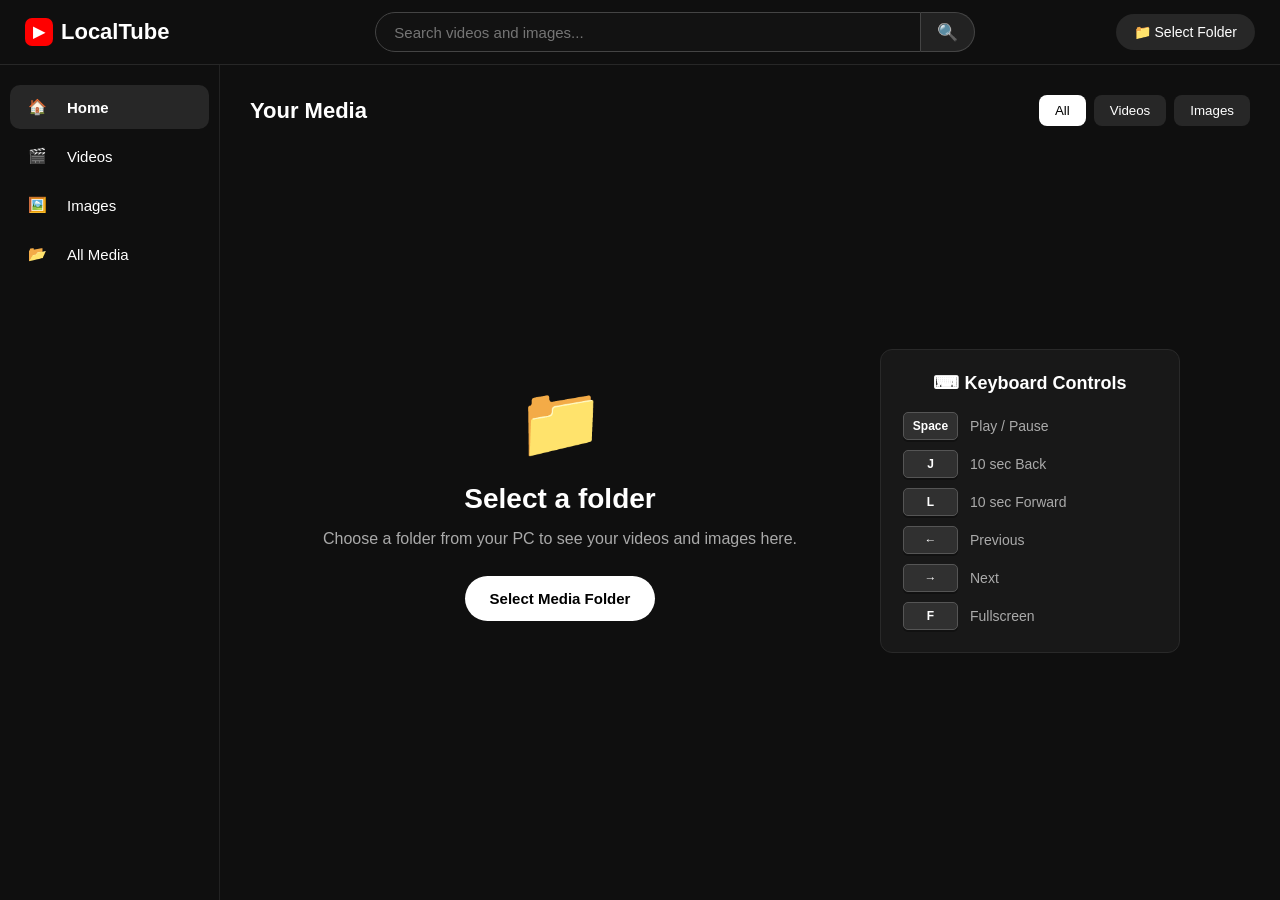
==== ForMoble.html @ 613668ce "." ====
<!DOCTYPE html>
<html lang="en">

<head>

    <meta charset="UTF-8">

    <meta
        name="viewport"
        content="width=device-width, initial-scale=1.0"
    >

    <title>LocalTube</title>

    <style>
        
/* ================= GENERAL ================= */

* {
    margin: 0;
    padding: 0;
    box-sizing: border-box;
}

body {
    font-family: Arial, Helvetica, sans-serif;
    background: #0f0f0f;
    color: white;
}


/* ================= HEADER ================= */

.header {
    height: 65px;

    display: flex;
    align-items: center;

    padding: 0 25px;

    background: #0f0f0f;

    border-bottom: 1px solid #272727;

    position: fixed;
    top: 0;
    left: 0;
    right: 0;

    z-index: 100;
}


/* LOGO */

.logo {
    width: 210px;

    display: flex;
    align-items: center;

    gap: 8px;

    font-size: 22px;
    font-weight: bold;
}

.play-icon {
    background: red;

    padding: 5px 8px;

    border-radius: 7px;

    font-size: 15px;
}


/* SEARCH */

.search-box {
    flex: 1;

    max-width: 600px;

    margin: auto;

    display: flex;
}

.search-box input {

    width: 100%;

    height: 40px;

    background: #121212;

    border: 1px solid #444;

    border-radius: 22px 0 0 22px;

    color: white;

    padding: 0 18px;

    font-size: 15px;

    outline: none;
}

.search-box input:focus {
    border-color: #3ea6ff;
}

.search-box button {

    width: 60px;

    border: 1px solid #444;

    border-left: none;

    background: #222;

    color: white;

    border-radius: 0 22px 22px 0;

    cursor: pointer;

    font-size: 17px;
}


/* FOLDER BUTTON */

.folder-btn {

    background: #272727;

    color: white;

    border: none;

    padding: 10px 18px;

    border-radius: 20px;

    cursor: pointer;

    font-size: 14px;
}

.folder-btn:hover {
    background: #3a3a3a;
}


/* ================= SIDEBAR ================= */

.sidebar {

    position: fixed;

    top: 65px;
    left: 0;
    bottom: 0;

    width: 220px;

    background: #0f0f0f;

    padding: 20px 10px;

    border-right: 1px solid #222;
}

.side-item {

    display: flex;

    align-items: center;

    gap: 20px;

    padding: 13px 18px;

    border-radius: 10px;

    margin-bottom: 5px;

    cursor: pointer;

    font-size: 15px;
}

.side-item:hover {
    background: #272727;
}

.side-item.active {
    background: #272727;
    font-weight: bold;
}


/* ================= MAIN ================= */

.main {

    margin-left: 220px;

    padding: 95px 30px 30px;

}


/* TOP SECTION */

.top-section {

    display: flex;

    align-items: center;

    justify-content: space-between;

    margin-bottom: 25px;
}

.top-section h2 {
    font-size: 22px;
}


/* FILTER */

.filter-buttons {

    display: flex;

    gap: 8px;
}

.filter {

    background: #272727;

    border: none;

    color: white;

    padding: 8px 16px;

    border-radius: 8px;

    cursor: pointer;
}

.filter:hover {
    background: #3a3a3a;
}

.filter.active {
    background: white;
    color: black;
}


/* ================= MEDIA GRID ================= */

.media-grid {

    display: grid;

    grid-template-columns:
        repeat(auto-fill, minmax(240px, 1fr));

    gap: 25px 18px;
}


/* CARD */

.media-card {

    cursor: pointer;

    min-width: 0;
}

.thumbnail {

    width: 100%;

    aspect-ratio: 16 / 9;

    background: #222;

    border-radius: 10px;

    overflow: hidden;

    position: relative;

    display: flex;

    align-items: center;

    justify-content: center;
}

.thumbnail img,
.thumbnail video {

    width: 100%;
    height: 100%;

    object-fit: cover;
}


/* VIDEO ICON */

.video-icon {

    position: absolute;

    left: 10px;
    bottom: 10px;

    background: rgba(0,0,0,0.75);

    padding: 6px 9px;

    border-radius: 5px;

    font-size: 14px;
}


/* IMAGE ICON */

.image-icon {

    position: absolute;

    left: 10px;
    bottom: 10px;

    background: rgba(0,0,0,0.75);

    padding: 6px 9px;

    border-radius: 5px;
}


/* CARD TITLE */

.media-title {

    margin-top: 10px;

    font-size: 15px;

    line-height: 20px;

    white-space: nowrap;

    overflow: hidden;

    text-overflow: ellipsis;
}

.media-info {

    color: #aaa;

    font-size: 13px;

    margin-top: 5px;
}


/* ================= EMPTY ================= */

.empty-message {

    grid-column: 1 / -1;

    text-align: center;

    margin-top: 100px;

    color: #aaa;
}

.empty-icon {
    font-size: 60px;
    margin-bottom: 20px;
}

.empty-message h2 {
    color: white;
    margin-bottom: 10px;
}

.empty-message p {
    margin-bottom: 20px;
}

.empty-message button {

    background: white;

    border: none;

    padding: 12px 20px;

    border-radius: 20px;

    cursor: pointer;

    font-weight: bold;
}


/* ================= WATCH PAGE ================= */

.modal {

    position: fixed;

    inset: 0;

    background: #0f0f0f;

    display: none;

    z-index: 1000;

    overflow-y: auto;
}

.modal.show {
    display: block;
}


/* ================= WATCH LAYOUT ================= */

/* Main watch page: video on the left, recommendations on the right */
.watch-page {
    width: min(1400px, calc(100% - 40px));
    margin: 0 auto;
    padding: 25px 0 40px;

    display: grid;
    grid-template-columns: minmax(0, 1fr) 360px;
    column-gap: 20px;
    align-items: start;
}

/* Header spans the complete watch page */
.watch-header {
    grid-column: 1 / -1;
}

/* Keyboard guide on the home/watch area can span the full width */
.watch-page > .keyboard-guide {
    grid-column: 1 / -1;
}

/* Main video stays in the left column */
.watch-main {
    grid-column: 1;
    min-width: 0;
    width: 100%;
}

/* Recommendations stay beside the video */
.recommendations {
    grid-column: 2;
    grid-row: 2 / span 2;
}

/* More media stays below the complete player + recommendation area */
.watch-below {
    grid-column: 1 / -1;
}

/* ================= MAIN VIDEO ================= */

.watch-main {

    position: relative;

    min-width: 0;
    width: 100%;
}

.main-video {

    width: 100%;

    background: black;

    border-radius: 10px;

    overflow: hidden;

    display: flex;

    justify-content: center;

    align-items: center;

    min-height: 400px;
}


.main-video video {

    width: 100%;

    max-height: 75vh;

    display: block;

    background: black;
}


.main-video img {

    max-width: 100%;

    max-height: 75vh;

    display: none;

    object-fit: contain;
}


/* ================= VIDEO TITLE ================= */

#playerTitle {

    font-size: 20px;

    margin-top: 15px;

    color: white;

    word-break: break-word;
}


/* ================= CLOSE BUTTON ================= */

.close-btn {

    position: fixed;

    top: 20px;

    right: 25px;

    width: 42px;

    height: 42px;

    border: none;

    border-radius: 50%;

    background: #272727;

    color: white;

    font-size: 18px;

    cursor: pointer;

    z-index: 1100;
}

.close-btn:hover {

    background: #444;
}


/* ================= RECOMMENDATIONS ================= */

.recommendations {
    width: 100%;
    min-width: 0;
    padding: 0;
    margin: 0;
    max-height: none;
    overflow: visible;
}

.recommendations h2 {
    margin: 0 0 15px 0;
    font-size: 20px;
    font-weight: 600;
}

/* Recommendation list */
#recommendationList {
    display: flex;
    flex-direction: column;
    gap: 12px;
    width: 100%;
}

/* Recommendation card */
.recommendation-card {
    display: grid;
    grid-template-columns: 145px minmax(0, 1fr);
    gap: 10px;
    width: 100%;
    margin: 0;
    cursor: pointer;
    min-width: 0;
}

/* Thumbnail */
.recommendation-thumbnail {
    width: 145px;
    height: 82px;
    background: #222;
    border-radius: 7px;
    overflow: hidden;
    position: relative;
}

.recommendation-thumbnail img,
.recommendation-thumbnail video {
    width: 100%;
    height: 100%;
    object-fit: cover;
    display: block;
}

/* Text */
.recommendation-info {
    min-width: 0;
    overflow: hidden;
}

.recommendation-title {
    font-size: 14px;
    line-height: 19px;
    font-weight: 500;
    color: #eee;

    display: -webkit-box;
    -webkit-line-clamp: 2;
    -webkit-box-orient: vertical;
    overflow: hidden;
}

.recommendation-size {
    color: #aaa;
    font-size: 12px;
    margin-top: 5px;
}

.recommendation-card:hover .recommendation-title {
    color: #3ea6ff;
}

/* ================= HOVER PREVIEW ================= */

.thumbnail video.preview-video {

    width: 100%;

    height: 100%;

    object-fit: cover;

    display: block;
}


/* Small play indicator */

.preview-play {

    position: absolute;

    right: 8px;

    bottom: 8px;

    background: rgba(0, 0, 0, 0.75);

    padding: 5px 8px;

    border-radius: 5px;

    font-size: 12px;

    pointer-events: none;
}


/* ================= WATCH PAGE RESPONSIVE ================= */

@media (max-width: 1000px) {

    .watch-page {
        grid-template-columns: 1fr;
        width: min(100% - 30px, 900px);
    }

    .watch-main {
        grid-column: 1;
    }

    .recommendations {
        grid-column: 1;
        grid-row: auto;
        margin-top: 20px;
    }

    .recommendation-card {
        grid-template-columns: 180px minmax(0, 1fr);
    }

    .recommendation-thumbnail {
        width: 180px;
        height: 100px;
    }
}

@media (max-width: 600px) {

    .watch-page {
        width: 100%;
        padding: 15px 0 30px;
    }

    .main-video {
        border-radius: 0;
        min-height: 250px;
    }

    #playerTitle {
        padding: 0 15px;
        font-size: 17px;
    }

    .recommendations {
        padding: 15px;
    }

    .recommendation-card {
        grid-template-columns: 130px minmax(0, 1fr);
    }

    .recommendation-thumbnail {
        width: 130px;
        height: 73px;
    }
}

/* ================= RESPONSIVE ================= */

@media (max-width: 800px) {

    .sidebar {
        width: 70px;
    }

    .side-item span {
        display: none;
    }

    .side-item {
        justify-content: center;
        padding: 15px;
    }

    .main {
        margin-left: 70px;
    }

    .logo {
        width: auto;
        margin-right: 15px;
    }

    .logo span:last-child {
        display: none;
    }

    .folder-btn {
        padding: 9px;
        font-size: 0;
    }

    .folder-btn::after {
        content: "📁";
        font-size: 18px;
    }
}

/* ==========================================
   MEDIA PREVIOUS / NEXT BUTTONS
   ========================================== */

.media-nav {

    position: absolute;

    top: 50%;

    transform: translateY(-50%);

    width: 55px;

    height: 80px;

    border: none;

    background: rgba(0, 0, 0, 0.55);

    color: white;

    font-size: 42px;

    cursor: pointer;

    z-index: 20;

    opacity: 0;

    transition: 0.2s;

}


/* Show arrows when mouse is over player */

.main-video:hover .media-nav {

    opacity: 1;

}


/* Previous */

.media-nav.previous {

    left: 0;

    border-radius: 0 12px 12px 0;

}


/* Next */

.media-nav.next {

    right: 0;

    border-radius: 12px 0 0 12px;

}


/* Hover */

.media-nav:hover {

    background: rgba(0, 0, 0, 0.8);

}


/* ==========================================
   MEDIA DETAILS
   ========================================== */

.media-details {

    display: flex;

    gap: 20px;

    margin-top: 12px;

    color: #aaa;

    font-size: 14px;

}


/* Keyboard hint */

.media-details::after {

    content: "← →  Previous / Next";

    margin-left: auto;

    color: #777;


}


/* ==========================================
   MORE MEDIA BELOW PLAYER
   ========================================== */

.watch-below {

    grid-column: 1 / -1;

    margin-top: 20px;

    border-top: 1px solid #272727;

    padding-top: 25px;

}


.watch-below h2 {

    font-size: 20px;

    margin-bottom: 18px;

}


/* ==========================================
   BELOW MEDIA GRID
   ========================================== */

.below-media-grid {

    display: grid;

    grid-template-columns:
        repeat(auto-fill, minmax(220px, 1fr));

    gap: 22px 16px;

}


/* Card */

.below-media-card {

    cursor: pointer;

    min-width: 0;

}


/* Thumbnail */

.below-media-thumbnail {

    width: 100%;

    aspect-ratio: 16 / 9;

    background: #222;

    border-radius: 9px;

    overflow: hidden;

}


.below-media-thumbnail img,
.below-media-thumbnail video {

    width: 100%;

    height: 100%;

    object-fit: cover;

}


/* Title */

.below-media-title {

    margin-top: 9px;

    font-size: 14px;

    line-height: 19px;

    font-weight: 500;

    white-space: nowrap;

    overflow: hidden;

    text-overflow: ellipsis;

}


/* Info */

.below-media-info {

    margin-top: 5px;

    color: #aaa;

    font-size: 12px;

}


/* Hover */

.below-media-card:hover
.below-media-title {

    color: #3ea6ff;

}


/* ==========================================
   MOBILE
   ========================================== */

@media (max-width: 700px) {

    .below-media-grid {

        grid-template-columns:
            repeat(2, 1fr);

    }

}/* ==========================================
   MORE MEDIA BELOW PLAYER
   ========================================== */

.watch-below {

    grid-column: 1 / -1;

    margin-top: 20px;

    border-top: 1px solid #272727;

    padding-top: 25px;

}


.watch-below h2 {

    font-size: 20px;

    margin-bottom: 18px;

}


/* ==========================================
   BELOW MEDIA GRID
   ========================================== */

.below-media-grid {

    display: grid;

    grid-template-columns:
        repeat(auto-fill, minmax(220px, 1fr));

    gap: 22px 16px;

}


/* Card */

.below-media-card {

    cursor: pointer;

    min-width: 0;

}


/* Thumbnail */

.below-media-thumbnail {

    width: 100%;

    aspect-ratio: 16 / 9;

    background: #222;

    border-radius: 9px;

    overflow: hidden;

}


.below-media-thumbnail img,
.below-media-thumbnail video {

    width: 100%;

    height: 100%;

    object-fit: cover;

}


/* Title */

.below-media-title {

    margin-top: 9px;

    font-size: 14px;

    line-height: 19px;

    font-weight: 500;

    white-space: nowrap;

    overflow: hidden;

    text-overflow: ellipsis;

}


/* Info */

.below-media-info {

    margin-top: 5px;

    color: #aaa;

    font-size: 12px;

}


/* Hover */

.below-media-card:hover
.below-media-title {

    color: #3ea6ff;

}


/* ==========================================
   MOBILE
   ========================================== */

@media (max-width: 700px) {

    .below-media-grid {

        grid-template-columns:
            repeat(2, 1fr);

    }

}

/* ==========================================
   WATCH PAGE HEADER
   ========================================== */

.watch-header {

    grid-column: 1 / -1;

    height: 55px;

    display: flex;

    align-items: center;

    margin-bottom: 5px;

}


/* LocalTube logo button */

.watch-logo {

    display: flex;

    align-items: center;

    gap: 8px;

    background: transparent;

    border: none;

    color: white;

    font-size: 21px;

    font-weight: bold;

    cursor: pointer;

    padding: 5px 10px;

    border-radius: 8px;

}


.watch-logo:hover {

    background: #272727;

}


/* Logo play icon */

.watch-logo .play-icon {

    background: red;

    padding: 5px 8px;

    border-radius: 7px;

    font-size: 14px;

}

/* ==========================================
   WELCOME SCREEN
   ========================================== */

.welcome-screen {

    position: fixed;

    inset: 0;

    background: #0f0f0f;

    z-index: 5000;

    overflow-y: auto;

    display: flex;

    justify-content: center;

    align-items: center;

    padding: 40px 20px;

}


/* Welcome box */

.welcome-box {

    width: 100%;

    max-width: 950px;

    text-align: center;

}


/* Logo */

.welcome-logo {

    display: flex;

    justify-content: center;

    align-items: center;

    gap: 9px;

    font-size: 28px;

    font-weight: bold;

    margin-bottom: 25px;

}


.welcome-logo .play-icon {

    background: red;

    padding: 7px 11px;

    border-radius: 8px;

    font-size: 18px;

}


/* Heading */

.welcome-box h1 {

    font-size: 34px;

    margin-bottom: 10px;

}


.welcome-subtitle {

    color: #aaa;

    font-size: 17px;

    margin-bottom: 35px;

}


/* ==========================================
   MANUAL CARDS
   ========================================== */

.manual-grid {

    display: grid;

    grid-template-columns:
        repeat(3, 1fr);

    gap: 15px;

    text-align: left;

}


.manual-card {

    background: #181818;

    border: 1px solid #292929;

    border-radius: 12px;

    padding: 20px;

    transition: 0.2s;

}


.manual-card:hover {

    background: #222;

    transform: translateY(-2px);

}


.manual-icon {

    font-size: 30px;

    margin-bottom: 12px;

}


.manual-card h3 {

    font-size: 16px;

    margin-bottom: 8px;

}


.manual-card p {

    color: #aaa;

    font-size: 13px;

    line-height: 19px;

}


/* ==========================================
   START BUTTON
   ========================================== */

.start-button {

    margin-top: 30px;

    background: white;

    color: black;

    border: none;

    padding: 13px 24px;

    border-radius: 25px;

    font-size: 15px;

    font-weight: bold;

    cursor: pointer;

}


.start-button:hover {

    background: #ddd;

}


/* ==========================================
   WELCOME RESPONSIVE
   ========================================== */

@media (max-width: 800px) {

    .manual-grid {

        grid-template-columns:
            repeat(2, 1fr);

    }

}


@media (max-width: 500px) {

    .manual-grid {

        grid-template-columns: 1fr;

    }


    .welcome-box h1 {

        font-size: 26px;

    }

}

/* ==========================================
   KEYBOARD CONTROLS - TOP
   ========================================== */

.keyboard-guide {

    grid-column: 1 / -1;

    width: 100%;

    margin: 0 0 12px 0;

    padding: 8px 0;

    display: flex;

    align-items: center;

    gap: 18px;

}


/* Heading */

.keyboard-guide h3 {

    margin: 0;

    white-space: nowrap;

    font-size: 14px;

    color: #ddd;

}


/* Controls */

.keyboard-controls {

    display: flex;

    flex-wrap: wrap;

    gap: 7px;

}


/* Individual control */

.key-control {

    display: flex;

    align-items: center;

    gap: 6px;

    background: #181818;

    border: 1px solid #292929;

    padding: 5px 8px;

    border-radius: 6px;

    color: #aaa;

    font-size: 11px;

}


/* Keyboard key */

.key-control kbd {

    background: #303030;

    border: 1px solid #555;

    color: white;

    padding: 3px 6px;

    border-radius: 4px;

    font-family: Arial, sans-serif;

    font-size: 11px;

    font-weight: bold;

    box-shadow: 0 1px 0 #111;

}

/* ==========================================
   HOME EMPTY AREA
   ========================================== */

.empty-message {

    width: 100%;

    min-height: 500px;

    display: flex;

    align-items: center;

    justify-content: center;

    gap: 80px;

    padding: 40px;

    box-sizing: border-box;

}


/* ==========================================
   FOLDER SELECT AREA
   ========================================== */

.folder-empty-area {

    width: 480px;

    text-align: center;

}


.folder-empty-area .empty-icon {

    font-size: 70px;

    margin-bottom: 20px;

}


.folder-empty-area h2 {

    font-size: 28px;

    margin-bottom: 12px;

}


.folder-empty-area p {

    color: #aaa;

    font-size: 16px;

    line-height: 24px;

    margin-bottom: 25px;

}


.folder-empty-area button {

    background: white;

    color: black;

    border: none;

    padding: 14px 25px;

    border-radius: 25px;

    font-size: 15px;

    font-weight: bold;

    cursor: pointer;

}


.folder-empty-area button:hover {

    background: #ddd;

}


/* ==========================================
   HOME KEYBOARD MANUAL
   ========================================== */

.home-keyboard-guide {

    width: 300px;

    background: #181818;

    border: 1px solid #292929;

    border-radius: 12px;

    padding: 22px;

    box-sizing: border-box;

}


.home-keyboard-guide h3 {

    margin: 0 0 18px 0;

    font-size: 18px;

    color: white;

}


/* List */

.home-key-list {

    display: flex;

    flex-direction: column;

    gap: 10px;

}


/* Each key */

.home-key-item {

    display: flex;

    align-items: center;

    gap: 12px;

    color: #aaa;

    font-size: 14px;

}


/* Keyboard button */

.home-key-item kbd {

    min-width: 55px;

    text-align: center;

    background: #303030;

    border: 1px solid #555;

    color: white;

    padding: 6px 8px;

    border-radius: 5px;

    font-family: Arial, sans-serif;

    font-size: 12px;

    font-weight: bold;

    box-shadow: 0 2px 0 #111;

}


/* ==========================================
   RESPONSIVE
   ========================================== */

@media (max-width: 900px) {

    .empty-message {

        flex-direction: column;

        gap: 35px;

    }


    .folder-empty-area {

        width: 100%;

        max-width: 480px;

    }


    .home-keyboard-guide {

        width: 100%;

        max-width: 480px;

    }

}

/* ================= FINAL WATCH LAYOUT OVERRIDES ================= */

.watch-header {
    grid-column: 1 / -1;
}

.watch-page > .watch-main {
    grid-column: 1;
}

.watch-page > .recommendations {
    grid-column: 2;
    grid-row: 2 / span 2;
    align-self: start;
}

.watch-page > .watch-below {
    grid-column: 1 / -1;
}

/* Recommended videos never get their own scrollbar */
.recommendations,
#recommendationList {
    max-height: none;
    overflow: visible;
}

@media (max-width: 1000px) {
    .watch-page > .recommendations {
        grid-column: 1;
        grid-row: auto;
    }
}

/* =====================================================
   FINAL FIX — VIDEO LEFT + RECOMMENDED RIGHT
   ===================================================== */

/* Watch page */
.watch-page {
    position: relative;

    width: calc(100% - 60px);
    max-width: 1500px;

    margin: 0 auto;

    padding: 25px 380px 40px 0;
}


/* LocalTube header */
.watch-header {
    width: 100%;
    margin-bottom: 15px;
}


/* Main video */
.watch-main {
    width: 100%;
    min-width: 0;
}


/* ==========================================
   RECOMMENDED — FORCE RIGHT SIDE
   ========================================== */

.watch-page .recommendations {

    position: absolute;

    top: 90px;
    right: 0;

    width: 350px;

    margin: 0;
    padding: 0;

    display: block;

    max-height: none;
    overflow: visible;

    z-index: 5;
}


/* Recommended heading */

.watch-page .recommendations h2 {

    margin: 0 0 15px 0;

    font-size: 20px;
    line-height: 25px;

}


/* Recommendation list */

.watch-page #recommendationList {

    display: flex;

    flex-direction: column;

    gap: 12px;

    width: 100%;

    max-height: none;

    overflow: visible;
}


/* Individual recommendation */

.watch-page .recommendation-card {

    display: grid;

    grid-template-columns: 145px minmax(0, 1fr);

    gap: 10px;

    width: 100%;

    margin: 0;

    cursor: pointer;

    min-width: 0;
}


/* Thumbnail */

.watch-page .recommendation-thumbnail {

    width: 145px;
    height: 82px;

    background: #222;

    border-radius: 7px;

    overflow: hidden;
}


.watch-page .recommendation-thumbnail img,
.watch-page .recommendation-thumbnail video {

    width: 100%;
    height: 100%;

    object-fit: cover;

    display: block;
}


/* Recommendation text */

.watch-page .recommendation-info {

    min-width: 0;

    overflow: hidden;
}


.watch-page .recommendation-title {

    font-size: 14px;

    line-height: 18px;

    font-weight: 500;

    color: #eee;

    display: -webkit-box;

    -webkit-line-clamp: 2;

    -webkit-box-orient: vertical;

    overflow: hidden;
}


.watch-page .recommendation-size {

    margin-top: 5px;

    color: #aaa;

    font-size: 12px;
}


/* Hover */

.watch-page .recommendation-card:hover
.recommendation-title {

    color: #3ea6ff;
}


/* ==========================================
   MORE MEDIA
   ========================================== */

.watch-page .watch-below {

    width: 100%;

    margin-top: 25px;
}


/* ==========================================
   DESKTOP
   ========================================== */

@media (min-width: 1001px) {

    .watch-page {

        padding-right: 380px;

    }

}


/* ==========================================
   TABLET / MOBILE
   ========================================== */

@media (max-width: 1000px) {

    .watch-page {

        width: 100%;

        padding: 20px;

    }


    .watch-page .recommendations {

        position: static;

        width: 100%;

        margin-top: 25px;

    }


    .watch-page .recommendation-card {

        grid-template-columns: 180px minmax(0, 1fr);

    }


    .watch-page .recommendation-thumbnail {

        width: 180px;

        height: 100px;

    }

}

/* =========================================================
   FINAL WATCH PAGE LAYOUT
   VIDEO = LARGE LEFT
   RECOMMENDED = RIGHT
   ========================================================= */

.watch-page {

    width: calc(100% - 80px);

    max-width: none;

    margin: 0 auto;

    padding: 25px 0 40px;

    display: grid;

    grid-template-columns: minmax(0, 1fr) 350px;

    column-gap: 20px;

    row-gap: 0;

    align-items: start;

}


/* =========================================================
   LOCAL TUBE HEADER
   ========================================================= */

.watch-page .watch-header {

    grid-column: 1 / -1;

    width: 100%;

    margin-bottom: 20px;

}


/* =========================================================
   VIDEO AREA
   ========================================================= */

.watch-page .watch-main {

    grid-column: 1;

    grid-row: 2;

    width: 100%;

    min-width: 0;

    max-width: none;

}


/* Video container */

.watch-page .main-video {

    width: 100%;

    aspect-ratio: 16 / 9;

    min-height: 0;

    max-height: none;

    background: #000;

    border-radius: 10px;

    overflow: hidden;

}


/* Video */

.watch-page .main-video video {

    width: 100%;

    height: 100%;

    max-height: none;

    object-fit: contain;

    display: block;

}


/* Image */

.watch-page .main-video img {

    width: 100%;

    height: 100%;

    max-width: none;

    max-height: none;

    object-fit: contain;

}


/* =========================================================
   RECOMMENDED
   ========================================================= */

.watch-page .recommendations {

    grid-column: 2;

    grid-row: 2;

    position: static;

    width: 350px;

    min-width: 0;

    max-width: 350px;

    margin: 0;

    padding: 0;

    overflow: visible;

    max-height: none;

}


/* Heading */

.watch-page .recommendations h2 {

    margin: 0 0 15px 0;

    font-size: 20px;

    line-height: 25px;

}


/* List */

.watch-page #recommendationList {

    display: flex;

    flex-direction: column;

    gap: 12px;

    width: 100%;

    overflow: visible;

    max-height: none;

}


/* =========================================================
   RECOMMENDATION CARD
   ========================================================= */

.watch-page .recommendation-card {

    display: grid;

    grid-template-columns: 145px minmax(0, 1fr);

    gap: 10px;

    width: 100%;

    min-width: 0;

    margin: 0;

}


/* Thumbnail */

.watch-page .recommendation-thumbnail {

    width: 145px;

    height: 82px;

    border-radius: 7px;

    overflow: hidden;

    background: #181818;

}


.watch-page .recommendation-thumbnail img,

.watch-page .recommendation-thumbnail video {

    width: 100%;

    height: 100%;

    object-fit: cover;

    display: block;

}


/* =========================================================
   RECOMMENDATION TEXT
   ========================================================= */

.watch-page .recommendation-info {

    min-width: 0;

    overflow: hidden;

}


.watch-page .recommendation-title {

    font-size: 13px;

    line-height: 17px;

    color: #eee;

    font-weight: 500;

    display: -webkit-box;

    -webkit-line-clamp: 2;

    -webkit-box-orient: vertical;

    overflow: hidden;

}


.watch-page .recommendation-size {

    margin-top: 5px;

    font-size: 12px;

    color: #999;

}


/* =========================================================
   MORE FROM YOUR MEDIA
   ========================================================= */

.watch-page .watch-below {

    grid-column: 1 / -1;

    grid-row: 3;

    width: 100%;

    margin-top: 25px;

}


/* =========================================================
   REMOVE RECOMMENDATION SCROLLBAR
   ========================================================= */

.watch-page .recommendations,

.watch-page #recommendationList {

    overflow-y: visible;

    overflow-x: visible;

    max-height: none;

}


/* =========================================================
   SMALL SCREEN
   ========================================================= */

@media (max-width: 1000px) {

    .watch-page {

        width: calc(100% - 30px);

        display: block;

    }


    .watch-page .watch-main {

        width: 100%;

    }


    .watch-page .recommendations {

        width: 100%;

        max-width: none;

        margin-top: 25px;

    }


    .watch-page .recommendation-card {

        grid-template-columns: 160px minmax(0, 1fr);

    }


    .watch-page .recommendation-thumbnail {

        width: 160px;

        height: 90px;

    }

}

/* =========================================================
   FINAL FIX
   VIDEO LEFT + RECOMMENDED RIGHT
   ========================================================= */

.watch-page {
    position: relative !important;

    width: calc(100% - 80px) !important;

    max-width: none !important;

    margin: 0 auto !important;

    padding: 25px 0 40px 0 !important;

    display: block !important;
}


/* =========================================================
   WATCH HEADER
   ========================================================= */

.watch-header {
    width: 100% !important;

    margin-bottom: 20px !important;
}


/* =========================================================
   VIDEO AREA
   ========================================================= */

.watch-main {
    width: calc(100% - 370px) !important;

    max-width: none !important;

    min-width: 0 !important;

    margin: 0 !important;
}


/* Video box */

.main-video {
    width: 100% !important;

    aspect-ratio: 16 / 9 !important;

    height: auto !important;

    min-height: 0 !important;

    max-height: none !important;

    background: #000;

    border-radius: 10px;

    overflow: hidden;
}


/* Video */

.main-video video {
    width: 100% !important;

    height: 100% !important;

    max-width: none !important;

    max-height: none !important;

    object-fit: contain;
}


/* Image */

.main-video img {
    width: 100% !important;

    height: 100% !important;

    max-width: none !important;

    max-height: none !important;

    object-fit: contain;
}


/* =========================================================
   RECOMMENDED — RIGHT SIDE
   ========================================================= */

.recommendations {
    position: absolute !important;

    top: 90px !important;

    right: 0 !important;

    width: 350px !important;

    max-width: 350px !important;

    min-width: 350px !important;

    margin: 0 !important;

    padding: 0 !important;

    display: block !important;

    grid-column: unset !important;

    grid-row: unset !important;

    overflow: visible !important;

    max-height: none !important;
}


/* Heading */

.recommendations h2 {
    margin: 0 0 15px 0 !important;

    font-size: 20px !important;

    line-height: 25px !important;
}


/* List */

#recommendationList {
    width: 100% !important;

    display: flex !important;

    flex-direction: column !important;

    gap: 12px !important;

    overflow: visible !important;

    max-height: none !important;
}


/* =========================================================
   RECOMMENDATION CARD
   ========================================================= */

.recommendation-card {
    width: 100% !important;

    display: grid !important;

    grid-template-columns: 145px minmax(0, 1fr) !important;

    gap: 10px !important;

    margin: 0 !important;

    min-width: 0 !important;
}


/* Thumbnail */

.recommendation-thumbnail {
    width: 145px !important;

    height: 82px !important;

    border-radius: 7px !important;

    overflow: hidden !important;

    background: #181818;
}


.recommendation-thumbnail img,
.recommendation-thumbnail video {
    width: 100% !important;

    height: 100% !important;

    object-fit: cover !important;

    display: block;
}


/* Text */

.recommendation-info {
    min-width: 0 !important;

    overflow: hidden !important;
}


.recommendation-title {
    font-size: 13px !important;

    line-height: 17px !important;

    font-weight: 500 !important;

    display: -webkit-box !important;

    -webkit-line-clamp: 2 !important;

    -webkit-box-orient: vertical !important;

    overflow: hidden !important;
}


.recommendation-size {
    margin-top: 5px !important;

    font-size: 12px !important;

    color: #999 !important;
}


/* =========================================================
   MORE MEDIA
   ========================================================= */

.watch-below {
    width: calc(100% - 370px) !important;

    margin-top: 25px !important;

    clear: both !important;
}


/* =========================================================
   MOBILE / SMALL SCREEN
   ========================================================= */

@media (max-width: 1000px) {

    .watch-page {
        width: calc(100% - 30px) !important;

        padding: 20px 0 30px !important;
    }


    .watch-main {
        width: 100% !important;
    }


    .recommendations {
        position: static !important;

        width: 100% !important;

        max-width: none !important;

        min-width: 0 !important;

        margin-top: 25px !important;
    }


    .watch-below {
        width: 100% !important;
    }

}

    </style>

</head>


<body>


    <!-- ================= HEADER ================= -->

    <header class="header">

        <div class="logo">

            <span class="play-icon">
                ▶
            </span>

            <span>
                LocalTube
            </span>

        </div>


        <!-- SEARCH -->

        <div class="search-box">

            <input
                type="text"
                id="searchInput"
                placeholder="Search videos and images..."
            >

            <button id="searchBtn">
                🔍
            </button>

        </div>


        <!-- SELECT FOLDER -->

        <button
            id="folderBtn"
            class="folder-btn"
        >
            📁 Select Folder
        </button>


        <!-- Hidden folder picker -->

        <input
            type="file"
            id="folderInput"
            webkitdirectory
            multiple
            hidden
        >

    </header>



    <!-- ================= SIDEBAR ================= -->

    <aside class="sidebar">


        <div class="side-item active">

            🏠

            <span>
                Home
            </span>

        </div>


        <div
            class="side-item"
            id="videosFilter"
        >

            🎬

            <span>
                Videos
            </span>

        </div>


        <div
            class="side-item"
            id="imagesFilter"
        >

            🖼️

            <span>
                Images
            </span>

        </div>


        <div
            class="side-item"
            id="allFilter"
        >

            📂

            <span>
                All Media
            </span>

        </div>


    </aside>



    <!-- ================= MAIN ================= -->

    <main class="main">


        <div class="top-section">


            <h2 id="pageTitle">
                Your Media
            </h2>


            <div class="filter-buttons">


                <button
                    class="filter active"
                    data-filter="all"
                >
                    All
                </button>


                <button
                    class="filter"
                    data-filter="video"
                >
                    Videos
                </button>


                <button
                    class="filter"
                    data-filter="image"
                >
                    Images
                </button>


            </div>


        </div>



        <!-- ================= MEDIA GRID ================= -->

        <div
            id="mediaGrid"
            class="media-grid"
        >

<div class="empty-message">


    <!-- ================= FOLDER AREA ================= -->

    <div class="folder-empty-area">

        <div class="empty-icon">
            📁
        </div>


        <h2>
            Select a folder
        </h2>


        <p>
            Choose a folder from your PC to see your
            videos and images here.
        </p>


        <button id="selectFolderEmpty">

            Select Media Folder

        </button>

    </div>



    <!-- ================= KEYBOARD MANUAL ================= -->

    <div class="home-keyboard-guide">


        <h3>
            ⌨ Keyboard Controls
        </h3>


        <div class="home-key-list">


            <div class="home-key-item">

                <kbd>Space</kbd>

                <span>
                    Play / Pause
                </span>

            </div>


            <div class="home-key-item">

                <kbd>J</kbd>

                <span>
                    10 sec Back
                </span>

            </div>


            <div class="home-key-item">

                <kbd>L</kbd>

                <span>
                    10 sec Forward
                </span>

            </div>


            <div class="home-key-item">

                <kbd>←</kbd>

                <span>
                    Previous
                </span>

            </div>


            <div class="home-key-item">

                <kbd>→</kbd>

                <span>
                    Next
                </span>

            </div>


            <div class="home-key-item">

                <kbd>F</kbd>

                <span>
                    Fullscreen
                </span>

            </div>


        </div>


    </div>


</div>


        </div>


    </main>



    <!-- ================= WATCH PAGE ================= -->

    <div
        id="playerModal"
        class="modal"
    >


        <div class="watch-page">


            <!-- ================= WATCH HEADER ================= -->

            <div class="watch-header">

                <button
                    id="watchHomeBtn"
                    class="watch-logo"
                    title="Back to Home"
                >

                    <span class="play-icon">
                        ▶
                    </span>

                    <span>
                        LocalTube
                    </span>

                </button>

            </div>




            <!-- ================= TOP WATCH CONTENT ================= -->

            <div class="watch-content">


                <!-- ================= PLAYER AREA ================= -->

                <div class="watch-main">


                    <!-- CLOSE BUTTON -->

                    <button
                        id="closePlayer"
                        class="close-btn"
                    >
                        ✕
                    </button>



                    <!-- ================= MAIN VIDEO ================= -->

                    <div class="main-video">


                        <!-- PREVIOUS -->

                        <button
                            id="previousMedia"
                            class="media-nav previous"
                            title="Previous"
                        >
                            ❮
                        </button>



                        <!-- VIDEO -->

                        <video
                            id="videoPlayer"
                            controls
                            autoplay
                        >
                        </video>



                        <!-- IMAGE -->

                        <img
                            id="imageViewer"
                            alt="Image"
                        >



                        <!-- NEXT -->

                        <button
                            id="nextMedia"
                            class="media-nav next"
                            title="Next"
                        >
                            ❯
                        </button>


                    </div>



                    <!-- ================= MEDIA TITLE ================= -->

                    <h2 id="playerTitle">
                    </h2>



                    <!-- ================= MEDIA DETAILS ================= -->

                    <div
                        id="mediaDetails"
                        class="media-details"
                    >

                        <span id="mediaType">
                        </span>


                        <span id="mediaSize">
                        </span>

                    </div>


                </div>



                <!-- ================= RECOMMENDATIONS ================= -->

                <aside class="recommendations">


                    <h2>
                        Recommended
                    </h2>


                    <div
                        id="recommendationList"
                    >
                    </div>


                </aside>


            </div>



            <!-- ================= MORE MEDIA ================= -->

            <section class="watch-below">


                <h2>
                    More from your media
                </h2>


                <div
                    id="belowMediaGrid"
                    class="below-media-grid"
                >
                </div>


            </section>


        </div>


    </div>



    <!-- ================= JAVASCRIPT ================= -->

    <script>
        // ==========================================
// GET HTML ELEMENTS
// ==========================================

const folderBtn = document.getElementById("folderBtn");
const folderInput = document.getElementById("folderInput");
const selectFolderEmpty = document.getElementById("selectFolderEmpty");

const mediaGrid = document.getElementById("mediaGrid");

const searchInput = document.getElementById("searchInput");

const playerModal = document.getElementById("playerModal");

const videoPlayer = document.getElementById("videoPlayer");

const imageViewer = document.getElementById("imageViewer");

const playerTitle = document.getElementById("playerTitle");

const closePlayer = document.getElementById("closePlayer");

const recommendationList =
    document.getElementById("recommendationList");
    const belowMediaGrid =
    document.getElementById("belowMediaGrid");
    
    const previousMedia =
    document.getElementById("previousMedia");

const nextMedia =
    document.getElementById("nextMedia");

const mediaType =
    document.getElementById("mediaType");

const mediaSize =
    document.getElementById("mediaSize");

    const watchHomeBtn =
    document.getElementById("watchHomeBtn");


// Currently playing file

let currentMediaFile = null;


// ==========================================
// MEDIA DATA
// ==========================================

let mediaFiles = [];

let currentFilter = "all";


// ==========================================
// OPEN FOLDER PICKER
// ==========================================

folderBtn.addEventListener("click", function () {

    folderInput.click();

});


selectFolderEmpty.addEventListener("click", function () {

    folderInput.click();

});


// ==========================================
// FOLDER SELECTED
// ==========================================

folderInput.addEventListener("change", function (event) {

    const files = Array.from(event.target.files);


    mediaFiles = files.filter(function (file) {

        return (
            file.type.startsWith("video/") ||
            file.type.startsWith("image/")
        );

    });


    console.log("Media files:", mediaFiles);


    showMedia();

});


// ==========================================
// SHOW MEDIA
// ==========================================

function showMedia() {

    mediaGrid.innerHTML = "";


    let filteredFiles =
        mediaFiles.filter(function (file) {


            if (currentFilter === "video") {

                return file.type.startsWith("video/");

            }


            if (currentFilter === "image") {

                return file.type.startsWith("image/");

            }


            return true;

        });


    // ======================================
    // SEARCH
    // ======================================

    const searchText =
        searchInput.value.toLowerCase().trim();


    if (searchText !== "") {

        filteredFiles =
            filteredFiles.filter(function (file) {

                return file.name
                    .toLowerCase()
                    .includes(searchText);

            });

    }


    // ======================================
    // NO MEDIA
    // ======================================

    if (filteredFiles.length === 0) {

        mediaGrid.innerHTML = `
            <div class="empty-message">

                <div class="empty-icon">
                    😕
                </div>

                <h2>No media found</h2>

                <p>
                    Try another search or select another folder.
                </p>

            </div>
        `;

        return;

    }


    // ======================================
    // CREATE CARDS
    // ======================================

    filteredFiles.forEach(function (file) {

        createMediaCard(file);

    });

}


// ==========================================
// CREATE MEDIA CARD
// ==========================================

function createMediaCard(file) {

    const card =
        document.createElement("div");

    card.className = "media-card";


    const thumbnail =
        document.createElement("div");

    thumbnail.className = "thumbnail";


    const url =
        URL.createObjectURL(file);


    // ======================================
    // VIDEO
    // ======================================

    if (file.type.startsWith("video/")) {

        const video =
            document.createElement("video");


        video.src = url;

        video.muted = true;

        video.playsInline = true;

        video.preload = "metadata";


        video.className = "preview-video";


        thumbnail.appendChild(video);


        // Preview label
        const icon =
            document.createElement("div");

        icon.className = "preview-play";

        icon.innerText = "▶ Preview";

        thumbnail.appendChild(icon);


        // ==================================
        // MOUSE ENTER
        // ==================================

        card.addEventListener("mouseenter", function () {

            // Start from beginning
            video.currentTime = 0;


            video.play().catch(function () {

                // Browser autoplay restriction
                console.log("Preview autoplay blocked");

            });

        });


        // ==================================
        // MOUSE LEAVE
        // ==================================

        card.addEventListener("mouseleave", function () {

            video.pause();

            video.currentTime = 0;

        });

    }


    // ======================================
    // IMAGE
    // ======================================

    else {

        const image =
            document.createElement("img");


        image.src = url;

        image.alt = file.name;


        thumbnail.appendChild(image);


        const icon =
            document.createElement("div");


        icon.className = "image-icon";

        icon.innerText = "🖼 Image";


        thumbnail.appendChild(icon);

    }


    // ======================================
    // TITLE
    // ======================================

    const title =
        document.createElement("div");


    title.className = "media-title";

    title.innerText = file.name;


    // ======================================
    // FILE SIZE
    // ======================================

    const info =
        document.createElement("div");


    info.className = "media-info";


    const sizeMB =
        (file.size / (1024 * 1024)).toFixed(1);


    info.innerText =
        sizeMB + " MB";


    // ======================================
    // ADD TO CARD
    // ======================================

    card.appendChild(thumbnail);

    card.appendChild(title);

    card.appendChild(info);


    // ======================================
    // OPEN VIDEO
    // ======================================

    card.addEventListener("click", function () {

        openMedia(file);
        

    });


    mediaGrid.appendChild(card);

}


// ==========================================
// OPEN MEDIA
// ==========================================

function openMedia(file) {

    currentMediaFile = file;


    const url =
        URL.createObjectURL(file);


    playerModal.classList.add("show");


    // File name

    playerTitle.innerText =
        file.name;


    // File size

    const sizeMB =
        (file.size / (1024 * 1024)).toFixed(1);


    mediaSize.innerText =
        sizeMB + " MB";


    // ======================================
    // VIDEO
    // ======================================

    if (file.type.startsWith("video/")) {

        mediaType.innerText =
            "🎬 Video";


        imageViewer.style.display =
            "none";


        videoPlayer.style.display =
            "block";


        videoPlayer.src =
            url;


        videoPlayer.muted =
            false;


        videoPlayer.play();


    }


    // ======================================
    // IMAGE
    // ======================================

    else {

        mediaType.innerText =
            "🖼 Image";


        videoPlayer.pause();


        videoPlayer.removeAttribute("src");


        videoPlayer.style.display =
            "none";


        imageViewer.style.display =
            "block";


        imageViewer.src =
            url;

    }


    // ======================================
    // RECOMMENDATIONS
    // ======================================

    showRecommendations(file);
    showMoreMedia(file);

}


// ==========================================
// RECOMMENDATIONS
// ==========================================

function showRecommendations(currentFile) {

    recommendationList.innerHTML = "";


    // Current video ko recommendation mein nahi dikhana
    const recommendations =
        mediaFiles.filter(function (file) {

            return file !== currentFile;

        });


    // Maximum 10 recommendations
    const limited =
        recommendations.slice(0, 10);


    limited.forEach(function (file) {

        createRecommendation(file);

    });


    if (limited.length === 0) {

        recommendationList.innerHTML = `
            <p style="color:#aaa;">
                No more media available.
            </p>
        `;

    }

}


// ==========================================
// CREATE RECOMMENDATION
// ==========================================

function createRecommendation(file) {

    const card =
        document.createElement("div");


    card.className =
        "recommendation-card";


    const thumbnail =
        document.createElement("div");


    thumbnail.className =
        "recommendation-thumbnail";


    const url =
        URL.createObjectURL(file);


    // ======================================
    // VIDEO
    // ======================================
if (file.type.startsWith("video/")) {

    const video =
        document.createElement("video");

    video.src = url;

    video.muted = true;

    video.playsInline = true;

    video.preload = "metadata";

    video.setAttribute("webkit-playsinline", "");

    thumbnail.appendChild(video);


    // ==============================
    // HOVER PREVIEW START
    // ==============================

    card.addEventListener("mouseenter", function () {

        video.currentTime = 0;

        video.play().catch(function () {

            console.log("Recommendation preview blocked");

        });

    });


    // ==============================
    // HOVER PREVIEW STOP
    // ==============================

    card.addEventListener("mouseleave", function () {

        video.pause();

        video.currentTime = 0;

    });

}


    // ======================================
    // IMAGE
    // ======================================

    else {

        const image =
            document.createElement("img");


        image.src = url;

        image.alt = file.name;


        thumbnail.appendChild(image);

    }


    // ======================================
    // INFO
    // ======================================

    const info =
        document.createElement("div");


    info.className =
        "recommendation-info";


    const title =
        document.createElement("div");


    title.className =
        "recommendation-title";


    title.innerText =
        file.name;


    const size =
        document.createElement("div");


    size.className =
        "recommendation-size";


    const sizeMB =
        (file.size / (1024 * 1024)).toFixed(1);


    size.innerText =
        sizeMB + " MB";


    info.appendChild(title);

    info.appendChild(size);


    // ======================================
    // ADD TO CARD
    // ======================================

    card.appendChild(thumbnail);

    card.appendChild(info);


    // ======================================
    // CLICK RECOMMENDATION
    // ======================================

    card.addEventListener("click", function () {

        openMedia(file);

    });


    recommendationList.appendChild(card);

}


// ==========================================
// CLOSE PLAYER
// ==========================================

closePlayer.addEventListener("click", function () {

    closePlayerWindow();

});


function closePlayerWindow() {

    videoPlayer.pause();

    videoPlayer.removeAttribute("src");

    imageViewer.removeAttribute("src");

    playerModal.classList.remove("show");

}


// ==========================================
// CLICK OUTSIDE
// ==========================================

playerModal.addEventListener("click", function (event) {

    if (event.target === playerModal) {

        closePlayerWindow();

    }

});


// ==========================================
// SEARCH
// ==========================================

searchInput.addEventListener("input", function () {

    showMedia();

});


// ==========================================
// FILTER BUTTONS
// ==========================================

const filters =
    document.querySelectorAll(".filter");


filters.forEach(function (button) {

    button.addEventListener("click", function () {


        filters.forEach(function (btn) {

            btn.classList.remove("active");

        });


        button.classList.add("active");


        currentFilter =
            button.dataset.filter;


        showMedia();

    });

});


// ==========================================
// SIDEBAR - VIDEOS
// ==========================================

document
    .getElementById("videosFilter")
    .addEventListener("click", function () {

        currentFilter = "video";

        updateFilterButtons();

        showMedia();

    });


// ==========================================
// SIDEBAR - IMAGES
// ==========================================

document
    .getElementById("imagesFilter")
    .addEventListener("click", function () {

        currentFilter = "image";

        updateFilterButtons();

        showMedia();

    });


// ==========================================
// SIDEBAR - ALL
// ==========================================

document
    .getElementById("allFilter")
    .addEventListener("click", function () {

        currentFilter = "all";

        updateFilterButtons();

        showMedia();

    });


// ==========================================
// UPDATE FILTER BUTTONS
// ==========================================

function updateFilterButtons() {

    filters.forEach(function (button) {

        button.classList.remove("active");


        if (
            button.dataset.filter === currentFilter
        ) {

            button.classList.add("active");

        }

    });

}
// ==========================================
// GET PREVIOUS / NEXT MEDIA
// ==========================================

function getSameTypeMedia() {

    if (!currentMediaFile) {

        return [];

    }


    // If current media is video
    if (
        currentMediaFile.type.startsWith("video/")
    ) {

        return mediaFiles.filter(function (file) {

            return file.type.startsWith("video/");

        });

    }


    // If current media is image
    return mediaFiles.filter(function (file) {

        return file.type.startsWith("image/");

    });

}


// ==========================================
// NEXT MEDIA
// ==========================================

function nextMediaFile() {

    const list =
        getSameTypeMedia();


    if (list.length === 0) {

        return;

    }


    const currentIndex =
        list.indexOf(currentMediaFile);


    let nextIndex =
        currentIndex + 1;


    // If last file → first file
    if (nextIndex >= list.length) {

        nextIndex = 0;

    }


    openMedia(list[nextIndex]);

}


// ==========================================
// PREVIOUS MEDIA
// ==========================================

function previousMediaFile() {

    const list =
        getSameTypeMedia();


    if (list.length === 0) {

        return;

    }


    const currentIndex =
        list.indexOf(currentMediaFile);


    let previousIndex =
        currentIndex - 1;


    // If first file → last file
    if (previousIndex < 0) {

        previousIndex =
            list.length - 1;

    }


    openMedia(list[previousIndex]);

}


// ==========================================
// NEXT BUTTON
// ==========================================

nextMedia.addEventListener(
    "click",
    function () {

        nextMediaFile();

    }
);


// ==========================================
// PREVIOUS BUTTON
// ==========================================

previousMedia.addEventListener(
    "click",
    function () {

        previousMediaFile();

    }
);

// ==========================================
// KEYBOARD CONTROLS
// ==========================================

document.addEventListener(
    "keydown",
    function (event) {


        // Player open nahi hai
        if (
            !playerModal.classList.contains("show")
        ) {

            return;

        }


        // ==================================
        // INPUT / SEARCH ME TYPE KAR RAHE HO
        // ==================================

        if (
            event.target.tagName === "INPUT" ||
            event.target.tagName === "TEXTAREA"
        ) {

            return;

        }


        // ==================================
        // SPACE = PLAY / PAUSE
        // ==================================

        if (event.code === "Space") {

            // Sirf video ke liye
            if (
                currentMediaFile &&
                currentMediaFile.type.startsWith("video/")
            ) {

                event.preventDefault();


                if (videoPlayer.paused) {

                    videoPlayer.play();

                } else {

                    videoPlayer.pause();

                }

            }

        }


        // ==================================
        // J = 10 SEC BACKWARD
        // ==================================

        else if (
            event.key.toLowerCase() === "j"
        ) {

            if (
                currentMediaFile &&
                currentMediaFile.type.startsWith("video/")
            ) {

                videoPlayer.currentTime =
                    Math.max(
                        0,
                        videoPlayer.currentTime - 10
                    );

            }

        }


        // ==================================
        // L = 10 SEC FORWARD
        // ==================================

        else if (
            event.key.toLowerCase() === "l"
        ) {

            if (
                currentMediaFile &&
                currentMediaFile.type.startsWith("video/")
            ) {

                videoPlayer.currentTime =
                    Math.min(
                        videoPlayer.duration || Infinity,
                        videoPlayer.currentTime + 10
                    );

            }

        }


        // ==================================
        // LEFT ARROW = PREVIOUS
        // ==================================

        else if (event.key === "ArrowLeft") {

            previousMediaFile();

        }


        // ==================================
        // RIGHT ARROW = NEXT
        // ==================================

        else if (event.key === "ArrowRight") {

            nextMediaFile();

        }
        // ==================================
// F = FULLSCREEN TOGGLE
// ==================================

else if (event.key.toLowerCase() === "f") {

    event.preventDefault();

    toggleFullscreen();

}

    }
);

// ==========================================
// MORE MEDIA BELOW PLAYER
// ==========================================

function showMoreMedia(currentFile) {

    belowMediaGrid.innerHTML = "";


    // Current file ko hata kar baaki media
    const otherFiles =
        mediaFiles.filter(function (file) {

            return file !== currentFile;

        });


    // Maximum 20 files
    const filesToShow =
        otherFiles.slice(0, 20);


    filesToShow.forEach(function (file) {

        createBelowMediaCard(file);

    });



}

// ==========================================
// CREATE BELOW MEDIA CARD
// ==========================================

function createBelowMediaCard(file) {

    const card =
        document.createElement("div");


    card.className =
        "below-media-card";


    const thumbnail =
        document.createElement("div");


    thumbnail.className =
        "below-media-thumbnail";


    const url =
        URL.createObjectURL(file);


    // ======================================
    // VIDEO
    // ======================================

 if (file.type.startsWith("video/")) {

    const video =
        document.createElement("video");

    video.src = url;

    video.muted = true;

    video.playsInline = true;

    video.preload = "metadata";

    video.setAttribute("webkit-playsinline", "");

    thumbnail.appendChild(video);


    // ==============================
    // HOVER PREVIEW START
    // ==============================

    card.addEventListener("mouseenter", function () {

        video.currentTime = 0;

        video.play().catch(function () {

            console.log("Recommendation preview blocked");

        });

    });


    // ==============================
    // HOVER PREVIEW STOP
    // ==============================

    card.addEventListener("mouseleave", function () {

        video.pause();

        video.currentTime = 0;

    });

}

    // ======================================
    // IMAGE
    // ======================================

    else {

        const image =
            document.createElement("img");


        image.src = url;

        image.alt = file.name;


        thumbnail.appendChild(image);

    }


    // ======================================
    // TITLE
    // ======================================

    const title =
        document.createElement("div");


    title.className =
        "below-media-title";


    title.innerText =
        file.name;


    // ======================================
    // SIZE
    // ======================================

    const info =
        document.createElement("div");


    info.className =
        "below-media-info";


    const sizeMB =
        (file.size / (1024 * 1024)).toFixed(1);


    if (file.type.startsWith("video/")) {

        info.innerText =
            "🎬 Video • " + sizeMB + " MB";

    } else {

        info.innerText =
            "🖼 Image • " + sizeMB + " MB";

    }


    // ======================================
    // ADD
    // ======================================

    card.appendChild(thumbnail);

    card.appendChild(title);

    card.appendChild(info);


    // ======================================
    // CLICK
    // ======================================

    card.addEventListener(
        "click",
        function () {

            openMedia(file);

        }
    );


    belowMediaGrid.appendChild(card);

}

// ==========================================
// WATCH PAGE LOGO → HOME
// ==========================================

watchHomeBtn.addEventListener(
    "click",
    function () {

        closePlayerWindow();

    }
);

// ==========================================
// FULLSCREEN TOGGLE
// ==========================================

function toggleFullscreen() {

    let fullscreenElement;


    // ==============================
    // VIDEO
    // ==============================

    if (
        currentMediaFile &&
        currentMediaFile.type.startsWith("video/")
    ) {

        fullscreenElement = videoPlayer;

    }


    // ==============================
    // IMAGE
    // ==============================

    else if (
        currentMediaFile &&
        currentMediaFile.type.startsWith("image/")
    ) {

        fullscreenElement = imageViewer;

    }


    // Koi media open nahi
    if (!fullscreenElement) {

        return;

    }


    // ==============================
    // FULLSCREEN ON
    // ==============================

    if (!document.fullscreenElement) {

        fullscreenElement
            .requestFullscreen()
            .catch(function (error) {

                console.log(
                    "Fullscreen error:",
                    error
                );

            });

    }


    // ==============================
    // FULLSCREEN OFF
    // ==============================

    else {

        document.exitFullscreen();

    }

}
    </script>


</body>

</html>
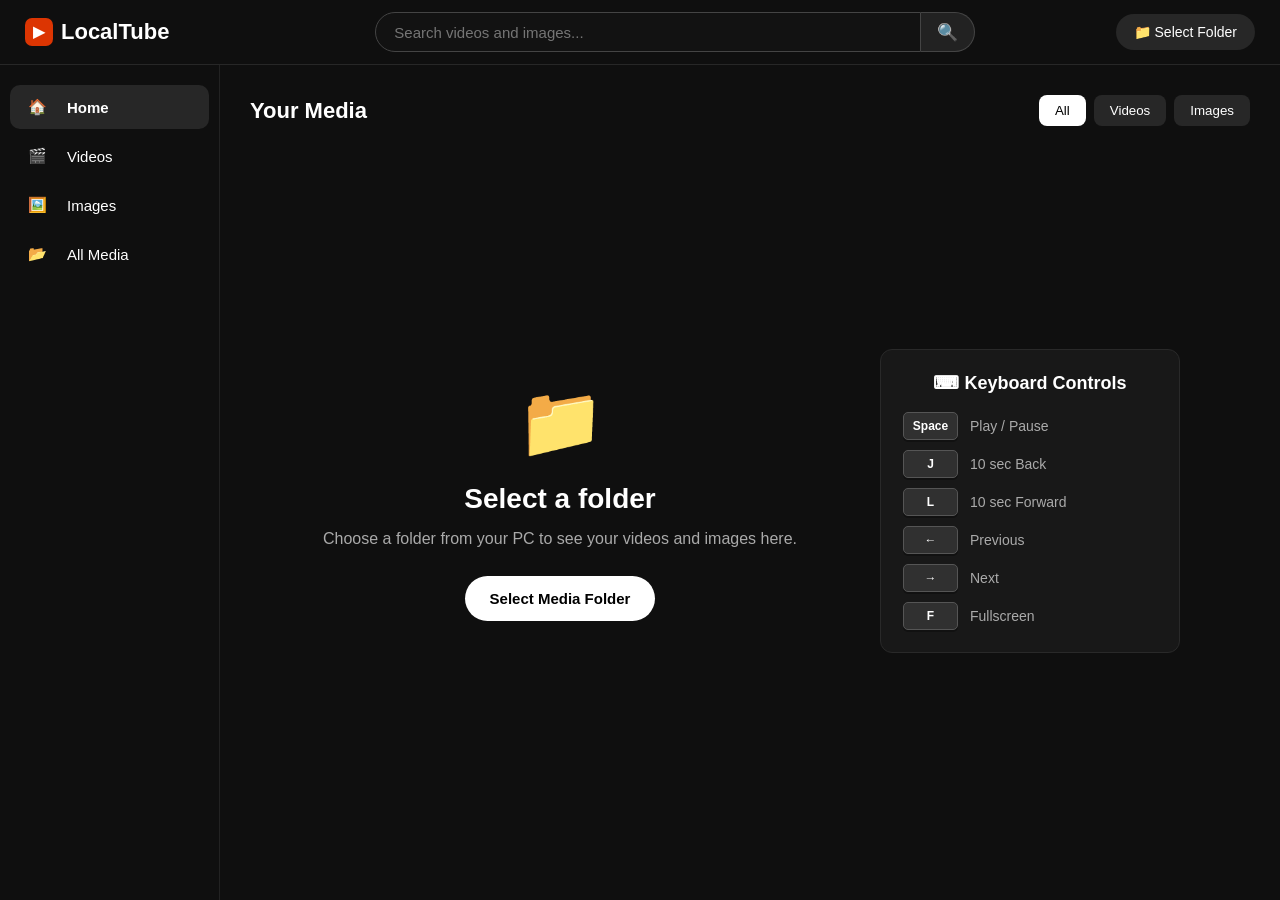
==== commit 8a4f35f3: "." ====
--- a/ForMoble.html
+++ b/ForMoble.html
@@ -40,6 +40,7 @@
     padding: 0 25px;
 
     background: #0f0f0f;
+    color: white;
 
     border-bottom: 1px solid #272727;
 
@@ -67,7 +68,7 @@
 }
 
 .play-icon {
-    background: red;
+    background: rgba(255, 60, 0, 0.854);
 
     padding: 5px 8px;
 
@@ -2763,6 +2764,66 @@
 
 }
 
+/* ==========================================
+   HIDE SCROLLBAR ON WATCH PAGE
+   ========================================== */
+
+body.watching-media {
+    scrollbar-width: none;
+}
+
+body.watching-media::-webkit-scrollbar {
+    display: none;
+}
+
+/* ==========================================
+   NO SCROLLBAR WHILE WATCHING
+   ========================================== */
+
+body.watching-media {
+    scrollbar-width: none;
+}
+
+body.watching-media::-webkit-scrollbar {
+    display: none;
+    width: 0;
+}
+
+
+/* LocalTube watch modal */
+body.watching-media #playerModal {
+    scrollbar-width: none;
+    -ms-overflow-style: none;
+}
+
+body.watching-media #playerModal::-webkit-scrollbar {
+    display: none;
+    width: 0;
+}
+
+
+/* Watch page */
+body.watching-media .watch-page {
+    scrollbar-width: none;
+    -ms-overflow-style: none;
+}
+
+body.watching-media .watch-page::-webkit-scrollbar {
+    display: none;
+    width: 0;
+}
+
+
+/* Recommendation list */
+body.watching-media .recommendations {
+    scrollbar-width: none;
+    -ms-overflow-style: none;
+}
+
+body.watching-media .recommendations::-webkit-scrollbar {
+    display: none;
+    width: 0;
+}
     </style>
 
 </head>
@@ -3324,45 +3385,371 @@
 // OPEN FOLDER PICKER
 // ==========================================
 
-folderBtn.addEventListener("click", function () {
+// ==========================================
+// FOLDER PICKER
+// ==========================================
+
+const LAST_FOLDER_DB = "LocalTubeFolderDB";
+const LAST_FOLDER_STORE = "folderStore";
+const LAST_FOLDER_KEY = "lastFolder";
+
+
+// ==========================================
+// OPEN DATABASE
+// ==========================================
+
+function openFolderDatabase() {
+
+    return new Promise((resolve, reject) => {
+
+        const request = indexedDB.open(
+            LAST_FOLDER_DB,
+            1
+        );
+
+        request.onupgradeneeded = function (event) {
+
+            const db = event.target.result;
+
+            if (!db.objectStoreNames.contains(LAST_FOLDER_STORE)) {
+
+                db.createObjectStore(
+                    LAST_FOLDER_STORE
+                );
+
+            }
+
+        };
+
+        request.onsuccess = function () {
+
+            resolve(request.result);
+
+        };
+
+        request.onerror = function () {
+
+            reject(request.error);
+
+        };
+
+    });
+
+}
+
+
+// ==========================================
+// SAVE FOLDER HANDLE
+// ==========================================
+
+async function saveFolderHandle(handle) {
+
+    try {
+
+        const db =
+            await openFolderDatabase();
+
+        const transaction =
+            db.transaction(
+                LAST_FOLDER_STORE,
+                "readwrite"
+            );
+
+        transaction
+            .objectStore(LAST_FOLDER_STORE)
+            .put(
+                handle,
+                LAST_FOLDER_KEY
+            );
+
+    } catch (error) {
+
+        console.log(
+            "Could not save folder:",
+            error
+        );
+
+    }
+
+}
+
+
+// ==========================================
+// GET SAVED FOLDER HANDLE
+// ==========================================
+
+async function getSavedFolderHandle() {
+
+    try {
+
+        const db =
+            await openFolderDatabase();
+
+        return new Promise((resolve, reject) => {
+
+            const transaction =
+                db.transaction(
+                    LAST_FOLDER_STORE,
+                    "readonly"
+                );
+
+            const request =
+                transaction
+                    .objectStore(LAST_FOLDER_STORE)
+                    .get(LAST_FOLDER_KEY);
+
+            request.onsuccess = function () {
+
+                resolve(
+                    request.result || null
+                );
+
+            };
+
+            request.onerror = function () {
+
+                reject(request.error);
+
+            };
+
+        });
+
+    } catch (error) {
+
+        console.log(
+            "Could not get saved folder:",
+            error
+        );
+
+        return null;
+
+    }
+
+}
+
+
+// ==========================================
+// READ ALL FILES FROM FOLDER
+// ==========================================
+
+async function readFolderFiles(folderHandle) {
+
+    const files = [];
+
+
+    async function readDirectory(directory) {
+
+        for await (
+            const entry of directory.values()
+        ) {
+
+            if (entry.kind === "file") {
+
+                try {
+
+                    const file =
+                        await entry.getFile();
+
+                    if (
+                        file.type.startsWith("video/") ||
+                        file.type.startsWith("image/")
+                    ) {
+
+                        files.push(file);
+
+                    }
+
+                } catch (error) {
+
+                    console.log(
+                        "File read error:",
+                        error
+                    );
+
+                }
+
+            }
+
+
+            else if (
+                entry.kind === "directory"
+            ) {
+
+                await readDirectory(entry);
+
+            }
+
+        }
+
+    }
+
+
+    await readDirectory(folderHandle);
+
+    return files;
+
+}
+
+
+// ==========================================
+// SELECT FOLDER
+// ==========================================
+
+async function chooseFolder() {
+
+    // Modern browser support
+    if (
+        "showDirectoryPicker" in window
+    ) {
+
+        try {
+
+            const folderHandle =
+                await window.showDirectoryPicker({
+                    mode: "read"
+                });
+
+
+            // Request permission
+            const permission =
+                await folderHandle.requestPermission({
+                    mode: "read"
+                });
+
+
+            if (
+                permission !== "granted"
+            ) {
+
+                return;
+
+            }
+
+
+            // Save folder
+            await saveFolderHandle(
+                folderHandle
+            );
+
+
+            // Read files
+            const files =
+                await readFolderFiles(
+                    folderHandle
+                );
+
+
+            mediaFiles = files;
+
+
+            console.log(
+                "Folder:",
+                folderHandle.name
+            );
+
+            console.log(
+                "Media files:",
+                mediaFiles
+            );
+
+
+            showMedia();
+
+
+        }
+
+        catch (error) {
+
+            if (
+                error.name === "AbortError"
+            ) {
+
+                return;
+
+            }
+
+
+            console.log(
+                "Folder picker error:",
+                error
+            );
+
+        }
+
+    }
+
+    else {
+
+        // Old browser fallback
+        folderInput.click();
+
+    }
+
+}
+
+
+// ==========================================
+// BUTTONS
+// ==========================================
+
+folderBtn.addEventListener(
+    "click",
+    chooseFolder
+);
+
+
+selectFolderEmpty.addEventListener(
+    "click",
+    chooseFolder
+);
+
+
+selectFolderEmpty.addEventListener("click", function () {
 
     folderInput.click();
 
 });
 
 
-selectFolderEmpty.addEventListener("click", function () {
-
-    folderInput.click();
-
-});
-
-
 // ==========================================
 // FOLDER SELECTED
 // ==========================================
 
-folderInput.addEventListener("change", function (event) {
-
-    const files = Array.from(event.target.files);
-
-
-    mediaFiles = files.filter(function (file) {
-
-        return (
-            file.type.startsWith("video/") ||
-            file.type.startsWith("image/")
+folderInput.addEventListener(
+    "change",
+    function (event) {
+
+        const files =
+            Array.from(
+                event.target.files
+            );
+
+
+        mediaFiles =
+            files.filter(function (file) {
+
+                return (
+                    file.type.startsWith("video/") ||
+                    file.type.startsWith("image/")
+                );
+
+            });
+
+
+        console.log(
+            "Media files:",
+            mediaFiles
         );
 
-    });
-
-
-    console.log("Media files:", mediaFiles);
-
-
-    showMedia();
-
-});
+
+        showMedia();
+
+
+        // Same folder ko dobara select karne ki permission
+        folderInput.value = "";
+
+    }
+);
 
 
 // ==========================================
@@ -3658,6 +4045,9 @@
 
 
     playerModal.classList.add("show");
+
+// Hide browser scrollbar while watching
+document.body.classList.add("watching-media");
 
 
     // File name
@@ -3976,10 +4366,14 @@
     videoPlayer.pause();
 
     videoPlayer.removeAttribute("src");
+    videoPlayer.load();
 
     imageViewer.removeAttribute("src");
 
     playerModal.classList.remove("show");
+
+    // Show scrollbar again
+    document.body.classList.remove("watching-media");
 
 }
 
@@ -4266,28 +4660,23 @@
     "keydown",
     function (event) {
 
-
         // Player open nahi hai
         if (
             !playerModal.classList.contains("show")
         ) {
-
             return;
-
         }
 
 
         // ==================================
-        // INPUT / SEARCH ME TYPE KAR RAHE HO
+        // INPUT / TEXTAREA
         // ==================================
 
         if (
             event.target.tagName === "INPUT" ||
             event.target.tagName === "TEXTAREA"
         ) {
-
             return;
-
         }
 
 
@@ -4297,7 +4686,6 @@
 
         if (event.code === "Space") {
 
-            // Sirf video ke liye
             if (
                 currentMediaFile &&
                 currentMediaFile.type.startsWith("video/")
@@ -4305,7 +4693,6 @@
 
                 event.preventDefault();
 
-
                 if (videoPlayer.paused) {
 
                     videoPlayer.play();
@@ -4333,6 +4720,8 @@
                 currentMediaFile &&
                 currentMediaFile.type.startsWith("video/")
             ) {
+
+                event.preventDefault();
 
                 videoPlayer.currentTime =
                     Math.max(
@@ -4358,6 +4747,8 @@
                 currentMediaFile.type.startsWith("video/")
             ) {
 
+                event.preventDefault();
+
                 videoPlayer.currentTime =
                     Math.min(
                         videoPlayer.duration || Infinity,
@@ -4373,7 +4764,11 @@
         // LEFT ARROW = PREVIOUS
         // ==================================
 
-        else if (event.key === "ArrowLeft") {
+        else if (
+            event.key === "ArrowLeft"
+        ) {
+
+            event.preventDefault();
 
             previousMediaFile();
 
@@ -4384,25 +4779,72 @@
         // RIGHT ARROW = NEXT
         // ==================================
 
-        else if (event.key === "ArrowRight") {
+        else if (
+            event.key === "ArrowRight"
+        ) {
+
+            event.preventDefault();
 
             nextMediaFile();
 
         }
+
+
         // ==================================
-// F = FULLSCREEN TOGGLE
-// ==================================
-
-else if (event.key.toLowerCase() === "f") {
-
-    event.preventDefault();
-
-    toggleFullscreen();
-
-}
+        // UP ARROW = SCROLL UP
+        // ==================================
+
+        else if (
+            event.key === "ArrowUp"
+        ) {
+
+            event.preventDefault();
+
+            playerModal.scrollBy({
+                top: -400,
+                behavior: "smooth"
+            });
+
+        }
+
+
+        // ==================================
+        // DOWN ARROW = SCROLL DOWN
+        // ==================================
+
+        else if (
+            event.key === "ArrowDown"
+        ) {
+
+            event.preventDefault();
+
+            playerModal.scrollBy({
+                top: 400,
+                behavior: "smooth"
+            });
+
+        }
+
+
+        // ==================================
+        // F = FULLSCREEN
+        // ==================================
+
+        else if (
+            event.key.toLowerCase() === "f"
+        ) {
+
+            event.preventDefault();
+
+            toggleFullscreen();
+
+        }
 
     }
 );
+
+
+
 
 // ==========================================
 // MORE MEDIA BELOW PLAYER
@@ -4699,6 +5141,101 @@
     }
 
 }
+
+// ==========================================
+// RESTORE LAST FOLDER
+// ==========================================
+
+async function restoreLastFolder() {
+
+    if (
+        !("showDirectoryPicker" in window)
+    ) {
+
+        return;
+
+    }
+
+
+    try {
+
+        const folderHandle =
+            await getSavedFolderHandle();
+
+
+        if (!folderHandle) {
+
+            return;
+
+        }
+
+
+        // Check saved permission
+        const permission =
+            await folderHandle.queryPermission({
+                mode: "read"
+            });
+
+
+        if (
+            permission !== "granted"
+        ) {
+
+            console.log(
+                "Folder permission required."
+            );
+
+            return;
+
+        }
+
+
+        // Read folder again
+        const files =
+            await readFolderFiles(
+                folderHandle
+            );
+
+
+        if (
+            files.length === 0
+        ) {
+
+            return;
+
+        }
+
+
+        mediaFiles = files;
+
+
+        console.log(
+            "Last folder restored:",
+            folderHandle.name
+        );
+
+
+        showMedia();
+
+    }
+
+    catch (error) {
+
+        console.log(
+            "Could not restore folder:",
+            error
+        );
+
+    }
+
+}
+
+
+// ==========================================
+// START RESTORE
+// ==========================================
+
+restoreLastFolder();
     </script>
 
 
